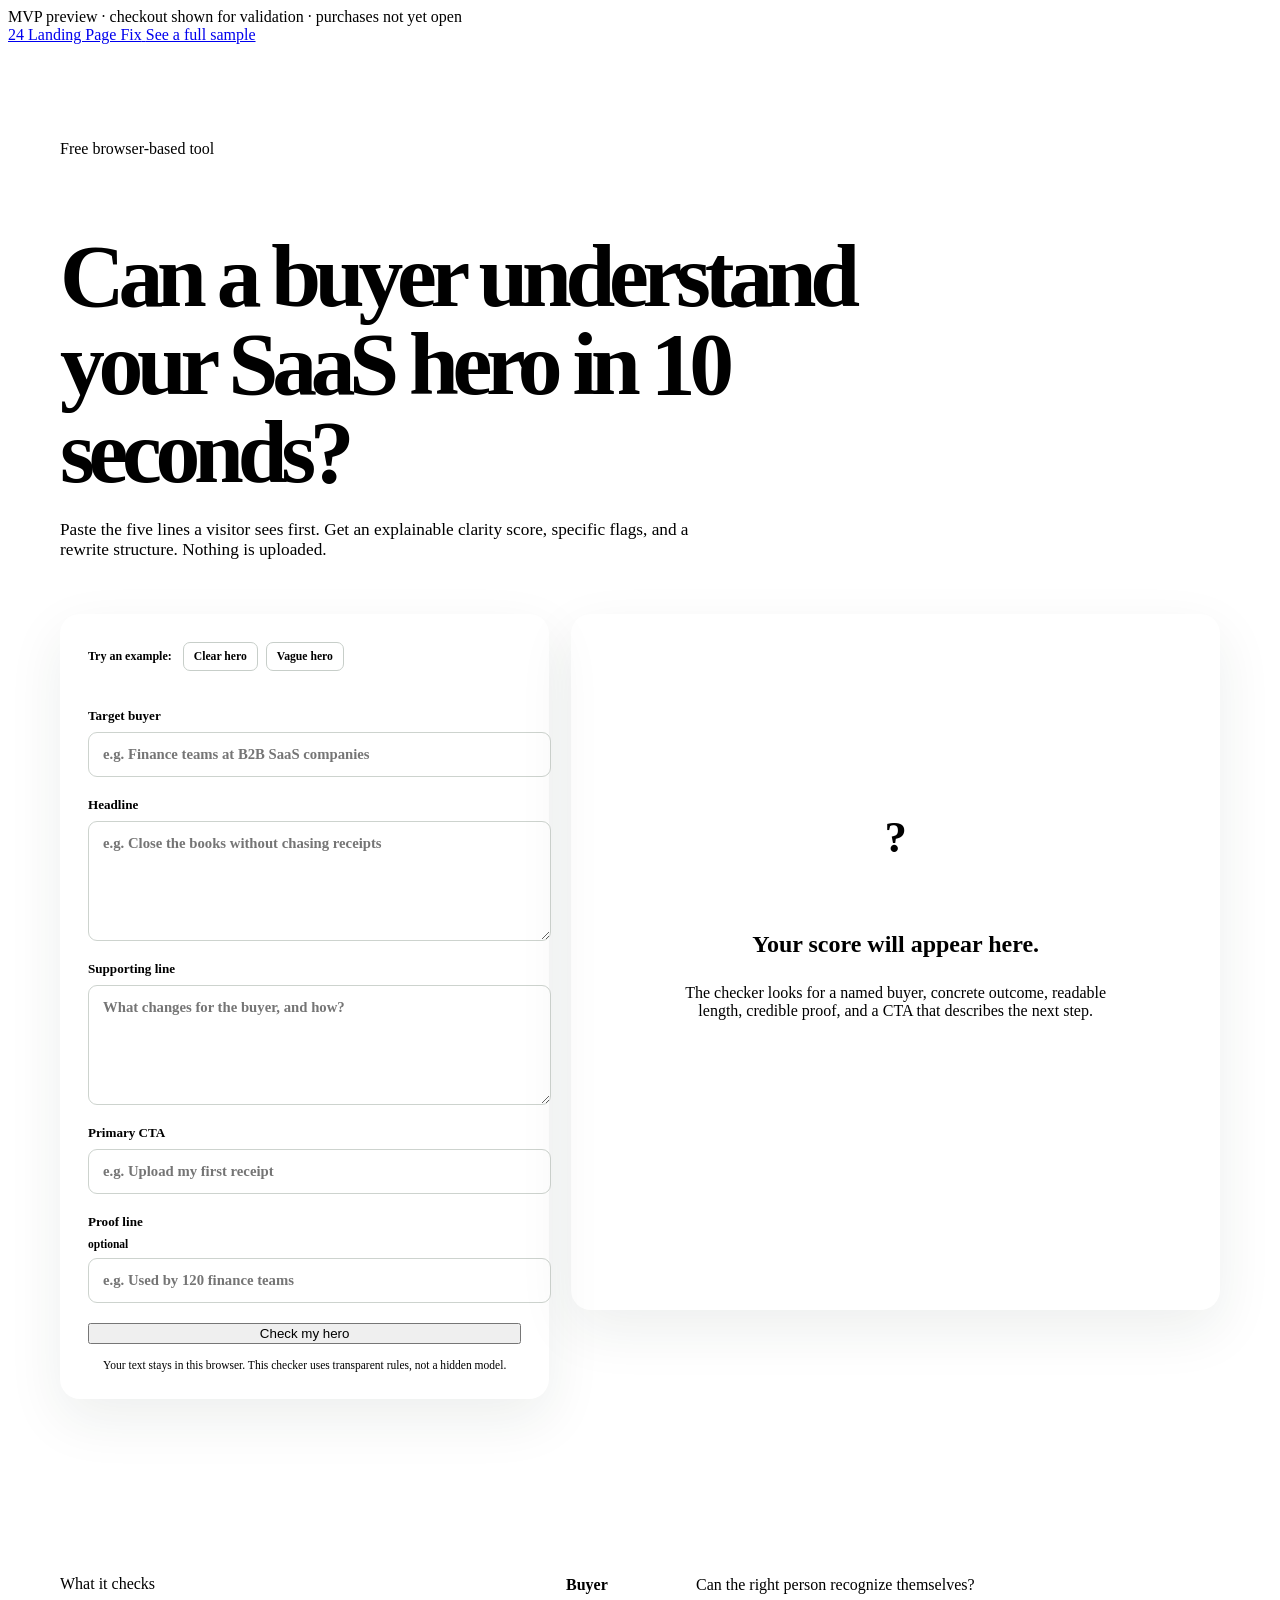
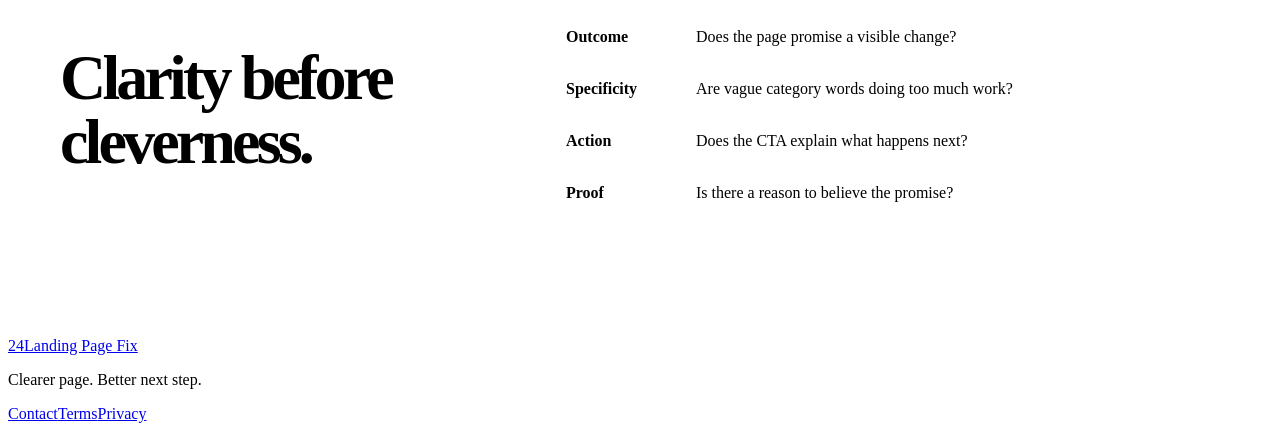
==== hero-checker.html @ fe0bd689 "Add hero-checker.html" ====
<!doctype html>
<html lang="en">
  <head>
    <meta charset="UTF-8" />
    <meta name="viewport" content="width=device-width, initial-scale=1.0" />
    <meta name="description" content="Check whether your SaaS hero clearly names the buyer, outcome, mechanism, and next step." />
    <title>Free SaaS Hero Clarity Checker | Landing Page Fix</title>
    <link rel="icon" href="favicon.svg" type="image/svg+xml" />
    <link rel="stylesheet" href="styles.css" />
    <link rel="stylesheet" href="tool.css" />
  </head>
  <body>
    <div class="preview-banner" data-launch-state>
      MVP preview · checkout shown for validation · purchases not yet open
    </div>
    <header class="site-header">
      <a class="brand" href="index.html" aria-label="Landing Page Fix home">
        <span class="brand-mark">24</span>
        <span>Landing Page Fix</span>
      </a>
      <a class="header-link" href="sample-audit.html">See a full sample</a>
    </header>

    <main class="tool-shell">
      <section class="tool-intro">
        <p class="eyebrow">Free browser-based tool</p>
        <h1>Can a buyer understand your SaaS hero in 10 seconds?</h1>
        <p>Paste the five lines a visitor sees first. Get an explainable clarity score, specific flags, and a rewrite structure. Nothing is uploaded.</p>
      </section>

      <div class="tool-layout">
        <form class="checker-form" id="hero-checker">
          <div class="preset-row" aria-label="Example hero copy">
            <span>Try an example:</span>
            <button type="button" data-preset="clear">Clear hero</button>
            <button type="button" data-preset="vague">Vague hero</button>
          </div>
          <label>Target buyer
            <input name="buyer" placeholder="e.g. Finance teams at B2B SaaS companies" maxlength="120" required />
          </label>
          <label>Headline
            <textarea name="headline" placeholder="e.g. Close the books without chasing receipts" maxlength="180" required></textarea>
          </label>
          <label>Supporting line
            <textarea name="support" placeholder="What changes for the buyer, and how?" maxlength="300" required></textarea>
          </label>
          <label>Primary CTA
            <input name="cta" placeholder="e.g. Upload my first receipt" maxlength="80" required />
          </label>
          <label>Proof line <span>optional</span>
            <input name="proof" placeholder="e.g. Used by 120 finance teams" maxlength="160" />
          </label>
          <button class="button button-primary full-width" type="submit">Check my hero</button>
          <p class="tool-privacy">Your text stays in this browser. This checker uses transparent rules, not a hidden model.</p>
        </form>

        <section class="checker-result" id="checker-result" aria-live="polite">
          <div class="empty-result">
            <span class="empty-score">?</span>
            <h2>Your score will appear here.</h2>
            <p>The checker looks for a named buyer, concrete outcome, readable length, credible proof, and a CTA that describes the next step.</p>
          </div>
        </section>
      </div>

      <section class="tool-method">
        <div>
          <p class="eyebrow">What it checks</p>
          <h2>Clarity before cleverness.</h2>
        </div>
        <ul>
          <li><b>Buyer</b><span>Can the right person recognize themselves?</span></li>
          <li><b>Outcome</b><span>Does the page promise a visible change?</span></li>
          <li><b>Specificity</b><span>Are vague category words doing too much work?</span></li>
          <li><b>Action</b><span>Does the CTA explain what happens next?</span></li>
          <li><b>Proof</b><span>Is there a reason to believe the promise?</span></li>
        </ul>
      </section>
    </main>

    <footer>
      <a class="brand footer-brand" href="index.html">
        <span class="brand-mark">24</span><span>Landing Page Fix</span>
      </a>
      <p>Clearer page. Better next step.</p>
      <nav class="footer-links" aria-label="Legal and contact">
        <a data-contact>Contact</a><a href="terms.html">Terms</a><a href="privacy.html">Privacy</a>
      </nav>
    </footer>

    <script src="config.js"></script>
    <script src="script.js"></script>
    <script src="hero-checker.js"></script>
  </body>
</html>
---- tool.css ----
.tool-shell {
  width: min(1160px, calc(100% - 40px));
  margin: 0 auto;
  padding: 80px 0 110px;
}

.tool-intro {
  max-width: 850px;
  margin-bottom: 54px;
}

.tool-intro h1 {
  margin-bottom: 24px;
  font-size: clamp(3rem, 7vw, 6.5rem);
  letter-spacing: -0.07em;
  line-height: 0.98;
}

.tool-intro > p:last-child {
  max-width: 680px;
  color: var(--muted);
  font-size: 1.08rem;
}

.tool-layout {
  display: grid;
  grid-template-columns: minmax(0, 0.86fr) minmax(420px, 1.14fr);
  gap: 22px;
  align-items: start;
}

.checker-form,
.checker-result {
  border: 1px solid var(--line);
  border-radius: 20px;
  background: var(--paper);
  box-shadow: 0 20px 55px rgba(30, 55, 43, 0.08);
}

.checker-form {
  display: grid;
  gap: 20px;
  padding: 28px;
}

.preset-row {
  display: flex;
  flex-wrap: wrap;
  gap: 8px;
  align-items: center;
  padding-bottom: 17px;
  border-bottom: 1px solid var(--line);
}

.preset-row span {
  margin-right: 3px;
  color: var(--muted);
  font-size: 0.75rem;
  font-weight: 700;
}

.preset-row button,
.copy-result {
  padding: 7px 10px;
  border: 1px solid #c7cec9;
  border-radius: 7px;
  color: var(--green);
  background: white;
  font: inherit;
  font-size: 0.73rem;
  font-weight: 800;
  cursor: pointer;
}

.preset-row button:hover,
.copy-result:hover {
  border-color: var(--green);
}

.checker-form label {
  display: grid;
  gap: 8px;
  font-size: 0.82rem;
  font-weight: 800;
}

.checker-form label span {
  color: var(--muted);
  font-size: 0.72rem;
  font-weight: 600;
}

.checker-form input,
.checker-form textarea {
  width: 100%;
  padding: 13px 14px;
  border: 1px solid #cdd3ce;
  border-radius: 9px;
  color: var(--ink);
  background: white;
  font: inherit;
  font-size: 0.92rem;
}

.checker-form textarea {
  min-height: 92px;
  resize: vertical;
}

.checker-form input:focus,
.checker-form textarea:focus {
  border-color: var(--green);
  outline: 3px solid rgba(30, 93, 67, 0.13);
}

.tool-privacy {
  margin: -5px 0 0;
  color: var(--muted);
  font-size: 0.72rem;
  text-align: center;
}

.checker-result {
  min-height: 600px;
  padding: clamp(28px, 5vw, 48px);
}

.empty-result {
  display: grid;
  min-height: 500px;
  place-content: center;
  text-align: center;
}

.empty-score,
.result-score {
  display: grid;
  width: 100px;
  height: 100px;
  place-items: center;
  border-radius: 50%;
  color: var(--green);
  background: var(--lime);
  font-size: 2.8rem;
  font-weight: 800;
}

.empty-score {
  margin: 0 auto 24px;
}

.empty-result h2 {
  margin-bottom: 10px;
}

.empty-result p {
  max-width: 430px;
  color: var(--muted);
}

.result-top {
  display: flex;
  gap: 24px;
  align-items: center;
  margin-bottom: 32px;
}

.result-top h2 {
  margin-bottom: 6px;
  font-size: clamp(1.8rem, 4vw, 3rem);
  letter-spacing: -0.05em;
}

.result-top p {
  margin: 0;
  color: var(--muted);
}

.result-score {
  flex: 0 0 auto;
}

.result-score small {
  margin-left: 2px;
  font-size: 0.8rem;
}

.check-list {
  margin: 0;
  padding: 0;
  list-style: none;
}

.check-item {
  display: grid;
  grid-template-columns: 28px 1fr;
  gap: 12px;
  padding: 17px 0;
  border-top: 1px solid var(--line);
}

.check-icon {
  display: grid;
  width: 25px;
  height: 25px;
  place-items: center;
  border-radius: 50%;
  color: white;
  background: var(--green);
  font-size: 0.72rem;
  font-weight: 800;
}

.check-item.warning .check-icon {
  background: #a7552d;
}

.check-item h3 {
  margin-bottom: 4px;
  font-size: 0.92rem;
}

.check-item p {
  margin: 0;
  color: var(--muted);
  font-size: 0.82rem;
}

.rewrite-box {
  margin-top: 28px;
  padding: 23px;
  border-radius: 14px;
  color: white;
  background: var(--ink);
}

.rewrite-box > span {
  color: var(--lime);
  font-size: 0.68rem;
  font-weight: 800;
  letter-spacing: 0.12em;
  text-transform: uppercase;
}

.rewrite-box h3 {
  margin: 15px 0 9px;
  font-size: 1.35rem;
}

.rewrite-box p {
  margin-bottom: 14px;
  color: #c8d0cb;
  font-size: 0.86rem;
}

.result-actions {
  display: flex;
  flex-wrap: wrap;
  gap: 12px;
  margin-top: 22px;
}

.result-actions .button {
  min-height: 48px;
}

.copy-result {
  width: 100%;
  min-height: 40px;
}

.result-checkout-link {
  width: 100%;
  color: var(--lime);
  font-size: 0.78rem;
  font-weight: 800;
  text-align: center;
  text-underline-offset: 3px;
}

.tool-email-button {
  border: 1px solid #526058;
  color: white;
  background: transparent;
}

.tool-method {
  display: grid;
  grid-template-columns: 0.8fr 1.2fr;
  gap: 70px;
  margin-top: 100px;
  padding-top: 60px;
  border-top: 1px solid var(--line);
}

.tool-method h2 {
  font-size: clamp(2.3rem, 5vw, 4.5rem);
  letter-spacing: -0.06em;
  line-height: 1;
}

.tool-method ul {
  margin: 0;
  padding: 0;
  list-style: none;
}

.tool-method li {
  display: grid;
  grid-template-columns: 110px 1fr;
  gap: 20px;
  padding: 17px 0;
  border-top: 1px solid var(--line);
}

.tool-method li span {
  color: var(--muted);
}

@media (max-width: 820px) {
  .tool-layout,
  .tool-method {
    grid-template-columns: 1fr;
  }

  .checker-result {
    min-height: 0;
  }

  .empty-result {
    min-height: 320px;
  }
}

@media (max-width: 520px) {
  .tool-shell {
    width: min(100% - 28px, 1160px);
    padding-top: 48px;
  }

  .tool-intro h1 {
    font-size: 2.75rem;
  }

  .checker-form,
  .checker-result {
    padding: 21px;
  }

  .result-top {
    align-items: flex-start;
  }

  .result-score {
    width: 76px;
    height: 76px;
    font-size: 2rem;
  }

  .tool-method li {
    grid-template-columns: 1fr;
    gap: 3px;
  }
}
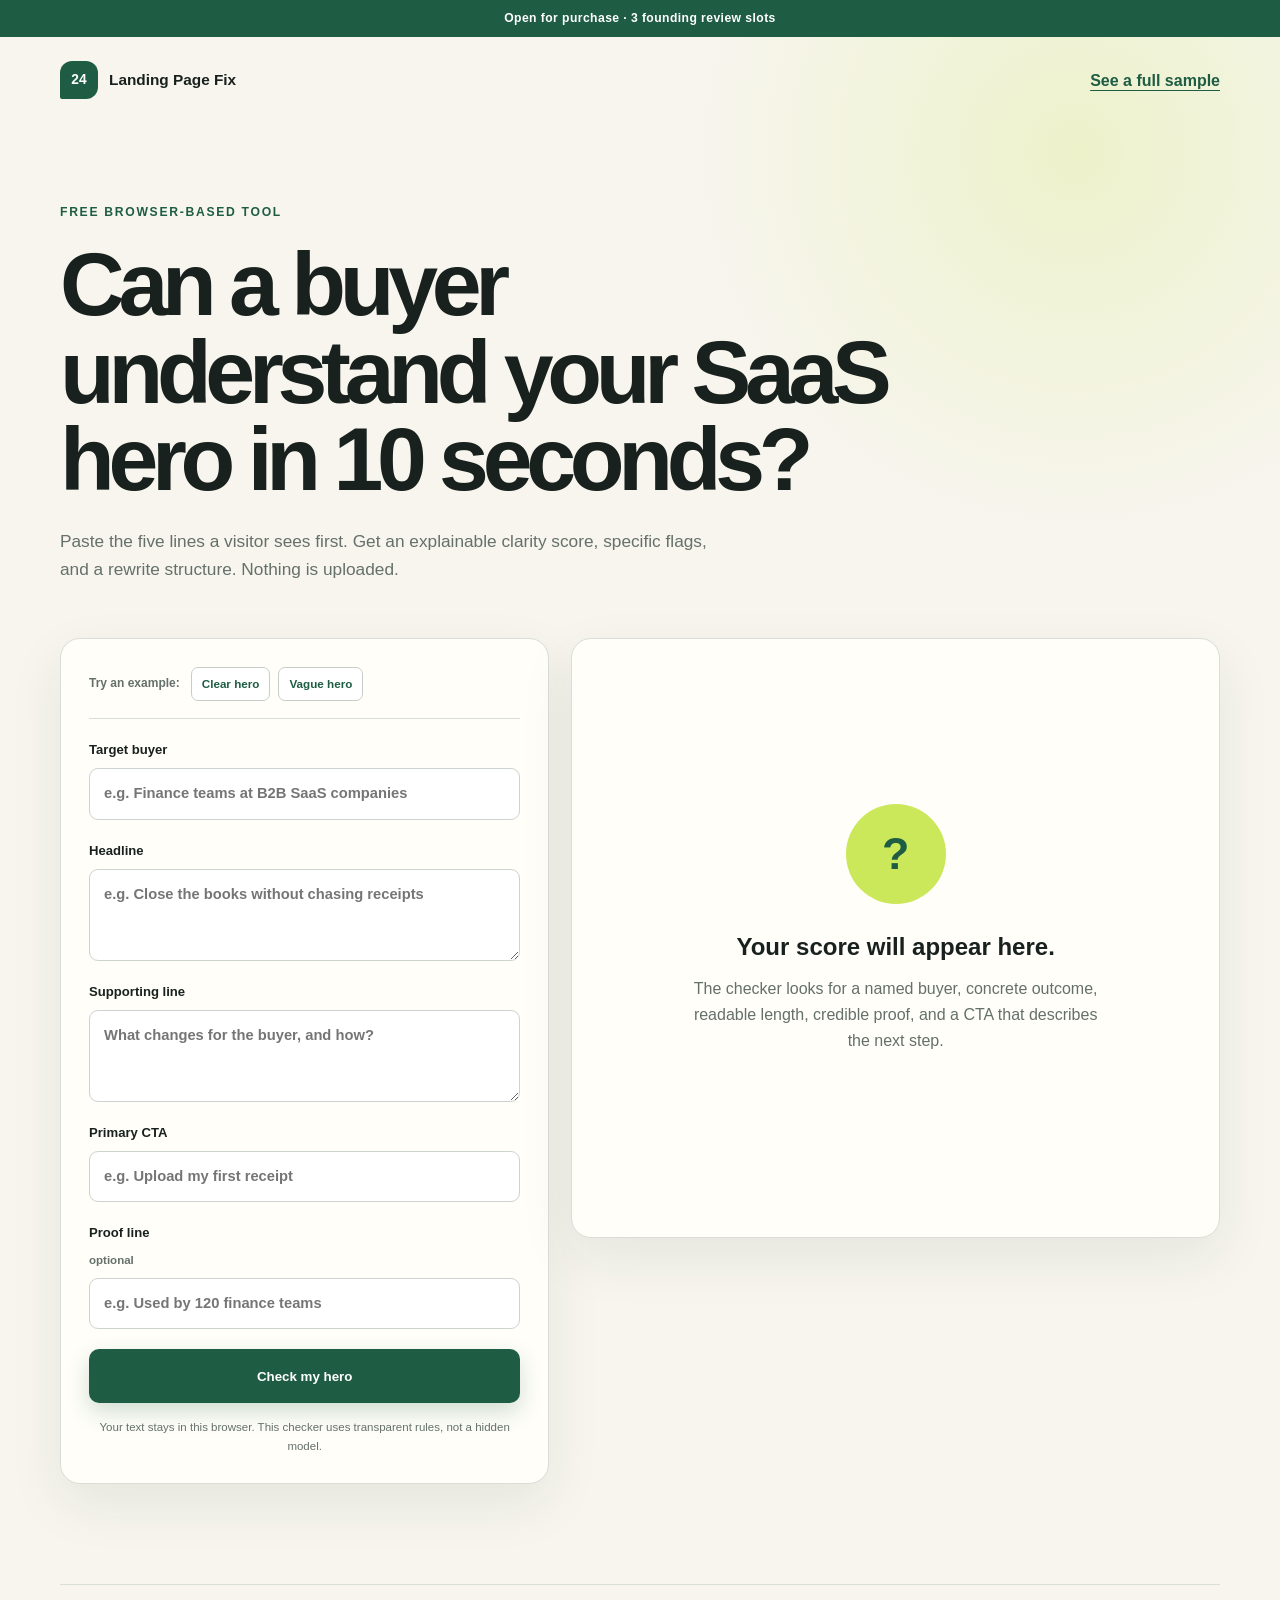
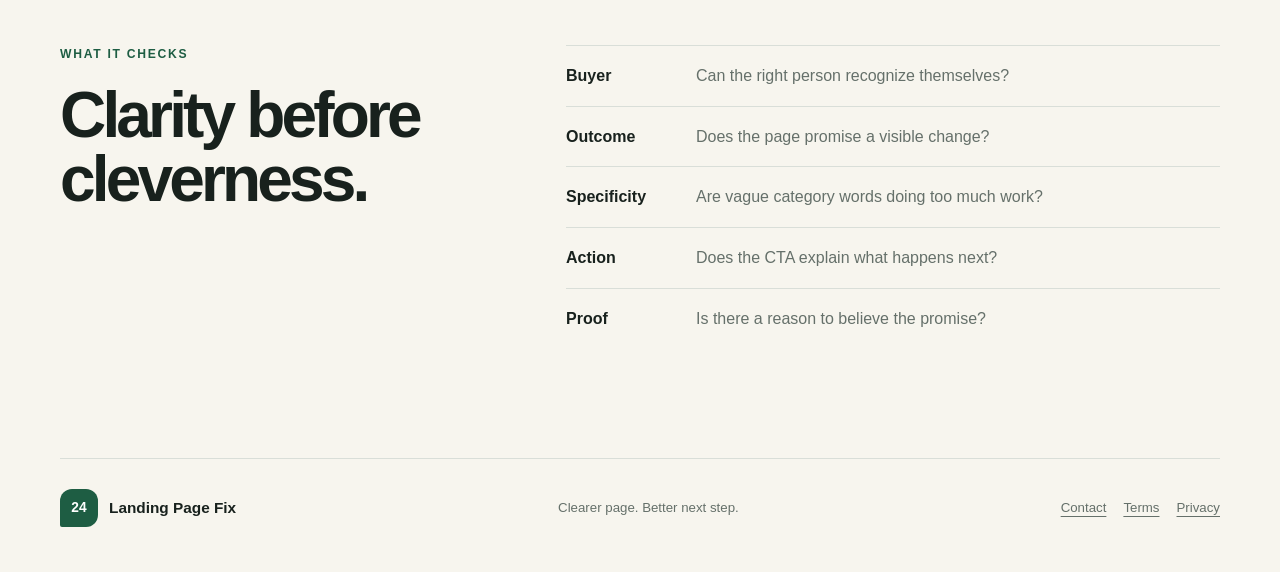
==== commit 5baef215: "Update preview banner text for clarity" ====
--- a/hero-checker.html
+++ b/hero-checker.html
@@ -11,7 +11,7 @@
   </head>
   <body>
     <div class="preview-banner" data-launch-state>
-      MVP preview · checkout shown for validation · purchases not yet open
+      Open for purchase · 3 founding review slots
     </div>
     <header class="site-header">
       <a class="brand" href="index.html" aria-label="Landing Page Fix home">
--- a/styles.css
+++ b/styles.css
@@ -0,0 +1,870 @@
+:root {
+  --ink: #18211d;
+  --muted: #65706a;
+  --cream: #f7f5ee;
+  --paper: #fffef9;
+  --line: #d9ded8;
+  --green: #1e5d43;
+  --green-dark: #174633;
+  --lime: #cbe85a;
+  --orange: #f28b54;
+  --shadow: 0 24px 70px rgba(30, 55, 43, 0.12);
+}
+
+* {
+  box-sizing: border-box;
+}
+
+html {
+  scroll-behavior: smooth;
+}
+
+body {
+  margin: 0;
+  color: var(--ink);
+  background:
+    radial-gradient(circle at 84% 7%, rgba(203, 232, 90, 0.24), transparent 24rem),
+    var(--cream);
+  font-family: "Avenir Next", "Segoe UI", Helvetica, Arial, sans-serif;
+  line-height: 1.6;
+}
+
+.preview-banner {
+  padding: 9px 18px;
+  color: #fff8e8;
+  background: #8a4b26;
+  font-size: 0.76rem;
+  font-weight: 800;
+  letter-spacing: 0.035em;
+  text-align: center;
+}
+
+.preview-banner.is-live {
+  color: white;
+  background: var(--green);
+}
+
+a {
+  color: inherit;
+}
+
+h1,
+h2,
+h3,
+p {
+  margin-top: 0;
+}
+
+h1,
+h2,
+h3,
+.brand,
+.price {
+  font-family: "Avenir Next", "Segoe UI", Helvetica, Arial, sans-serif;
+}
+
+.site-header,
+.hero,
+.section,
+.problem-strip,
+.checkout-section,
+.faq-section,
+footer {
+  width: min(1160px, calc(100% - 40px));
+  margin-inline: auto;
+}
+
+.site-header {
+  display: flex;
+  align-items: center;
+  justify-content: space-between;
+  padding: 24px 0;
+}
+
+.brand {
+  display: inline-flex;
+  align-items: center;
+  gap: 11px;
+  color: var(--ink);
+  font-size: 0.96rem;
+  font-weight: 800;
+  text-decoration: none;
+}
+
+.brand-mark {
+  display: grid;
+  width: 38px;
+  height: 38px;
+  place-items: center;
+  border-radius: 12px 12px 12px 2px;
+  color: white;
+  background: var(--green);
+  font-size: 0.86rem;
+}
+
+.header-link,
+.text-link {
+  color: var(--green);
+  font-weight: 700;
+  text-underline-offset: 4px;
+}
+
+.hero {
+  display: grid;
+  grid-template-columns: minmax(0, 1.2fr) minmax(340px, 0.8fr);
+  gap: clamp(52px, 8vw, 110px);
+  align-items: center;
+  min-height: 670px;
+  padding: 72px 0 92px;
+}
+
+.eyebrow {
+  margin-bottom: 18px;
+  color: var(--green);
+  font-size: 0.76rem;
+  font-weight: 800;
+  letter-spacing: 0.14em;
+  text-transform: uppercase;
+}
+
+.hero h1 {
+  max-width: 760px;
+  margin-bottom: 26px;
+  font-size: clamp(3.2rem, 6vw, 6.3rem);
+  font-weight: 800;
+  letter-spacing: -0.07em;
+  line-height: 0.98;
+}
+
+.hero-lede {
+  max-width: 650px;
+  margin-bottom: 30px;
+  color: #4d5952;
+  font-size: clamp(1.05rem, 1.7vw, 1.28rem);
+}
+
+.hero-actions {
+  display: flex;
+  flex-wrap: wrap;
+  gap: 24px;
+  align-items: center;
+}
+
+.preview-note {
+  max-width: 620px;
+  margin: 18px 0 0;
+  padding-left: 13px;
+  border-left: 3px solid var(--orange);
+  color: var(--muted);
+  font-size: 0.83rem;
+}
+
+.button {
+  display: inline-flex;
+  min-height: 54px;
+  align-items: center;
+  justify-content: center;
+  padding: 0 24px;
+  border: 0;
+  border-radius: 10px;
+  font-weight: 800;
+  text-decoration: none;
+  transition:
+    transform 160ms ease,
+    background 160ms ease,
+    box-shadow 160ms ease;
+}
+
+.button:hover {
+  transform: translateY(-2px);
+}
+
+.button-primary {
+  color: white;
+  background: var(--green);
+  box-shadow: 0 9px 22px rgba(30, 93, 67, 0.2);
+}
+
+.button-primary:hover {
+  background: var(--green-dark);
+  box-shadow: 0 12px 28px rgba(30, 93, 67, 0.27);
+}
+
+[data-preview-checkout="true"]::after {
+  margin-left: 9px;
+  content: "↗";
+}
+
+.validation-link {
+  display: block;
+  margin-top: 15px;
+  color: var(--green);
+  font-size: 0.82rem;
+  font-weight: 800;
+  line-height: 1.45;
+  text-align: center;
+  text-underline-offset: 3px;
+}
+
+.micro-proof {
+  display: flex;
+  flex-wrap: wrap;
+  gap: 10px 20px;
+  margin-top: 25px;
+  color: var(--muted);
+  font-size: 0.86rem;
+  font-weight: 600;
+}
+
+.micro-proof span::before {
+  content: "✓";
+  margin-right: 7px;
+  color: var(--green);
+  font-weight: 800;
+}
+
+.score-card {
+  position: relative;
+  padding: 28px;
+  border: 1px solid rgba(24, 33, 29, 0.08);
+  border-radius: 22px;
+  background: rgba(255, 254, 249, 0.9);
+  box-shadow: var(--shadow);
+  transform: rotate(1.8deg);
+}
+
+.score-card::before {
+  position: absolute;
+  z-index: -1;
+  top: -18px;
+  right: -18px;
+  width: 118px;
+  height: 118px;
+  border-radius: 24px;
+  background: var(--lime);
+  content: "";
+}
+
+.score-card-top,
+.price-row {
+  display: flex;
+  align-items: center;
+  justify-content: space-between;
+  gap: 12px;
+}
+
+.score-card-top {
+  color: var(--muted);
+  font-size: 0.83rem;
+  font-weight: 700;
+}
+
+.status-dot {
+  color: var(--green);
+}
+
+.status-dot::before {
+  display: inline-block;
+  width: 7px;
+  height: 7px;
+  margin-right: 7px;
+  border-radius: 50%;
+  background: var(--lime);
+  box-shadow: 0 0 0 4px rgba(203, 232, 90, 0.2);
+  content: "";
+}
+
+.score-main {
+  margin: 28px 0 22px;
+  line-height: 1;
+}
+
+.score-number {
+  font-family: "Avenir Next", "Segoe UI", Helvetica, Arial, sans-serif;
+  font-size: 5.8rem;
+  font-weight: 800;
+  letter-spacing: -0.08em;
+}
+
+.score-total {
+  color: var(--muted);
+  font-size: 1.1rem;
+}
+
+.score-bars {
+  display: grid;
+  gap: 14px;
+}
+
+.score-row {
+  display: grid;
+  grid-template-columns: 56px 1fr 28px;
+  gap: 10px;
+  align-items: center;
+  color: var(--muted);
+  font-size: 0.8rem;
+}
+
+.score-row b {
+  color: var(--ink);
+  text-align: right;
+}
+
+.bar {
+  overflow: hidden;
+  height: 7px;
+  border-radius: 10px;
+  background: #e7eae5;
+}
+
+.bar i {
+  display: block;
+  height: 100%;
+  border-radius: inherit;
+  background: var(--green);
+}
+
+.score-note {
+  margin: 24px 0 0;
+  padding: 15px;
+  border-left: 3px solid var(--orange);
+  background: #fff7ed;
+  font-size: 0.88rem;
+  font-weight: 600;
+  line-height: 1.5;
+}
+
+.problem-strip {
+  display: flex;
+  gap: 25px;
+  align-items: center;
+  justify-content: space-between;
+  padding: 22px 28px;
+  border-radius: 16px;
+  color: white;
+  background: var(--ink);
+}
+
+.problem-strip p {
+  margin: 0;
+  color: #b9c2bd;
+  font-size: 0.88rem;
+}
+
+.problem-list {
+  display: flex;
+  flex-wrap: wrap;
+  gap: 10px;
+}
+
+.problem-list span {
+  padding: 6px 11px;
+  border: 1px solid #435149;
+  border-radius: 30px;
+  font-size: 0.8rem;
+  font-weight: 700;
+}
+
+.tool-promo {
+  display: flex;
+  gap: 40px;
+  align-items: end;
+  justify-content: space-between;
+}
+
+.tool-promo .section-heading {
+  margin-bottom: 0;
+}
+
+.section {
+  padding: 130px 0 20px;
+}
+
+.section-heading {
+  max-width: 720px;
+  margin-bottom: 48px;
+}
+
+.section-heading.compact {
+  max-width: 610px;
+}
+
+.section-heading h2,
+.checkout-section h2,
+.faq-section h2 {
+  margin-bottom: 18px;
+  font-size: clamp(2.25rem, 4.2vw, 4.4rem);
+  letter-spacing: -0.055em;
+  line-height: 1.06;
+}
+
+.section-heading > p:last-child,
+.checkout-section > div > p:last-child {
+  color: var(--muted);
+  font-size: 1.05rem;
+}
+
+.deliverable-grid {
+  display: grid;
+  grid-template-columns: 1.16fr 1fr 1fr;
+  gap: 16px;
+}
+
+.deliverable-card {
+  display: flex;
+  min-height: 310px;
+  flex-direction: column;
+  padding: 29px;
+  border: 1px solid var(--line);
+  border-radius: 16px;
+  background: rgba(255, 254, 249, 0.65);
+}
+
+.featured-card {
+  color: white;
+  background: var(--green);
+}
+
+.card-number {
+  color: var(--orange);
+  font-size: 0.72rem;
+  font-weight: 800;
+  letter-spacing: 0.12em;
+}
+
+.deliverable-card h3 {
+  margin: 45px 0 14px;
+  font-size: 1.35rem;
+  letter-spacing: -0.03em;
+}
+
+.deliverable-card p {
+  color: var(--muted);
+  font-size: 0.94rem;
+}
+
+.featured-card p {
+  color: #d4e0d9;
+}
+
+.card-output {
+  margin-top: auto;
+  padding-top: 20px;
+  border-top: 1px solid var(--line);
+  font-size: 0.78rem;
+  font-weight: 800;
+  text-transform: uppercase;
+}
+
+.featured-card .card-output {
+  border-color: #4b7b66;
+}
+
+.sample-section {
+  overflow: hidden;
+}
+
+.rewrite {
+  display: grid;
+  grid-template-columns: 1fr auto 1fr;
+  gap: 22px;
+  align-items: stretch;
+}
+
+.rewrite-panel {
+  min-height: 310px;
+  padding: 31px;
+  border-radius: 17px;
+}
+
+.rewrite-panel.before {
+  border: 1px dashed #bbc2bd;
+  color: #6d7771;
+  background: rgba(255, 255, 255, 0.38);
+}
+
+.rewrite-panel.after {
+  color: white;
+  background: var(--ink);
+  box-shadow: var(--shadow);
+}
+
+.rewrite-label {
+  display: inline-block;
+  margin-bottom: 48px;
+  font-size: 0.7rem;
+  font-weight: 800;
+  letter-spacing: 0.14em;
+  text-transform: uppercase;
+}
+
+.rewrite-panel h3 {
+  max-width: 460px;
+  font-size: clamp(1.55rem, 3vw, 2.35rem);
+  letter-spacing: -0.045em;
+  line-height: 1.13;
+}
+
+.rewrite-panel p {
+  max-width: 480px;
+  font-size: 0.92rem;
+}
+
+.after p {
+  color: #bac4bf;
+}
+
+.fake-button {
+  display: inline-block;
+  margin-top: 10px;
+  padding: 9px 16px;
+  border: 1px solid currentColor;
+  border-radius: 7px;
+  font-size: 0.8rem;
+  font-weight: 800;
+}
+
+.fake-button.active {
+  border-color: var(--lime);
+  color: var(--ink);
+  background: var(--lime);
+}
+
+.rewrite-arrow {
+  align-self: center;
+  color: var(--orange);
+  font-size: 2rem;
+  font-weight: 800;
+}
+
+.sample-caption {
+  max-width: 760px;
+  margin: 23px 0 0 auto;
+  color: var(--muted);
+  font-size: 0.83rem;
+}
+
+.process-list {
+  display: grid;
+  grid-template-columns: repeat(3, 1fr);
+  gap: 16px;
+  padding: 0;
+  list-style: none;
+}
+
+.process-list li {
+  display: flex;
+  gap: 18px;
+  padding: 23px 0;
+  border-top: 1px solid var(--line);
+}
+
+.process-list li > span {
+  display: grid;
+  width: 33px;
+  height: 33px;
+  flex: 0 0 auto;
+  place-items: center;
+  border-radius: 50%;
+  color: white;
+  background: var(--green);
+  font-size: 0.78rem;
+  font-weight: 800;
+}
+
+.process-list h3 {
+  margin-bottom: 6px;
+  font-size: 1rem;
+}
+
+.process-list p {
+  margin: 0;
+  color: var(--muted);
+  font-size: 0.88rem;
+}
+
+.checkout-section {
+  display: grid;
+  grid-template-columns: 1fr 430px;
+  gap: clamp(50px, 9vw, 130px);
+  align-items: center;
+  margin-top: 130px;
+  padding: clamp(45px, 7vw, 78px);
+  border-radius: 24px;
+  background: #e7edca;
+}
+
+.checkout-card {
+  padding: 30px;
+  border-radius: 17px;
+  background: var(--paper);
+  box-shadow: 0 22px 55px rgba(41, 58, 45, 0.13);
+}
+
+.price {
+  font-size: 3.6rem;
+  font-weight: 800;
+  letter-spacing: -0.07em;
+}
+
+.price-note {
+  color: var(--muted);
+  font-size: 0.8rem;
+  font-weight: 700;
+}
+
+.checkout-card ul {
+  display: grid;
+  gap: 10px;
+  margin: 20px 0 25px;
+  padding: 20px 0;
+  border-block: 1px solid var(--line);
+  list-style: none;
+}
+
+.checkout-card li {
+  font-size: 0.88rem;
+}
+
+.checkout-card li::before {
+  margin-right: 9px;
+  color: var(--green);
+  content: "✓";
+  font-weight: 800;
+}
+
+.full-width {
+  width: 100%;
+}
+
+.checkout-footnote {
+  margin: 13px 0 0;
+  color: var(--muted);
+  font-size: 0.7rem;
+  line-height: 1.5;
+  text-align: center;
+}
+
+.faq-section {
+  padding: 130px 0 115px;
+}
+
+.faq-list {
+  border-top: 1px solid var(--line);
+}
+
+details {
+  padding: 23px 0;
+  border-bottom: 1px solid var(--line);
+}
+
+summary {
+  display: flex;
+  align-items: center;
+  justify-content: space-between;
+  cursor: pointer;
+  font-family: "Avenir Next", "Segoe UI", Helvetica, Arial, sans-serif;
+  font-weight: 800;
+  list-style: none;
+}
+
+summary::after {
+  color: var(--green);
+  content: "+";
+  font-size: 1.4rem;
+}
+
+details[open] summary::after {
+  content: "−";
+}
+
+details p {
+  max-width: 700px;
+  margin: 14px 0 0;
+  color: var(--muted);
+  font-size: 0.9rem;
+}
+
+footer {
+  display: flex;
+  align-items: center;
+  justify-content: space-between;
+  padding: 30px 0 45px;
+  border-top: 1px solid var(--line);
+  color: var(--muted);
+  font-size: 0.83rem;
+}
+
+.footer-brand {
+  color: var(--ink);
+}
+
+footer p {
+  margin: 0;
+}
+
+.footer-links {
+  display: flex;
+  gap: 17px;
+}
+
+.footer-links a {
+  text-underline-offset: 4px;
+}
+
+.toast {
+  position: fixed;
+  z-index: 5;
+  right: 20px;
+  bottom: 20px;
+  max-width: 360px;
+  padding: 14px 17px;
+  border-radius: 10px;
+  color: white;
+  background: var(--ink);
+  box-shadow: var(--shadow);
+  font-size: 0.82rem;
+  opacity: 0;
+  pointer-events: none;
+  transform: translateY(10px);
+  transition: 180ms ease;
+}
+
+.toast.visible {
+  opacity: 1;
+  transform: translateY(0);
+}
+
+@media (max-width: 850px) {
+  .tool-promo {
+    align-items: start;
+    flex-direction: column;
+  }
+
+  .hero,
+  .checkout-section {
+    grid-template-columns: 1fr;
+  }
+
+  .hero {
+    gap: 58px;
+    padding-top: 55px;
+  }
+
+  .score-card {
+    max-width: 520px;
+    transform: none;
+  }
+
+  .deliverable-grid,
+  .process-list {
+    grid-template-columns: 1fr;
+  }
+
+  .deliverable-card {
+    min-height: 260px;
+  }
+
+  .rewrite {
+    grid-template-columns: 1fr;
+  }
+
+  .rewrite-arrow {
+    transform: rotate(90deg);
+    justify-self: center;
+  }
+
+  .checkout-section {
+    padding: 42px 25px;
+  }
+}
+
+@media (max-width: 600px) {
+  .site-header,
+  .hero,
+  .section,
+  .problem-strip,
+  .checkout-section,
+  .faq-section,
+  footer {
+    width: min(100% - 28px, 1160px);
+  }
+
+  .site-header {
+    padding-top: 17px;
+  }
+
+  .header-link {
+    display: none;
+  }
+
+  .hero {
+    min-height: auto;
+    padding: 60px 0 80px;
+  }
+
+  .hero h1 {
+    font-size: clamp(3rem, 15vw, 4.4rem);
+  }
+
+  .hero-actions {
+    align-items: stretch;
+    flex-direction: column;
+  }
+
+  .hero-actions .button {
+    width: 100%;
+  }
+
+  .micro-proof {
+    align-items: flex-start;
+    flex-direction: column;
+  }
+
+  .score-card {
+    padding: 23px;
+  }
+
+  .problem-strip {
+    align-items: flex-start;
+    flex-direction: column;
+  }
+
+  .section {
+    padding-top: 95px;
+  }
+
+  .rewrite-panel {
+    padding: 24px;
+  }
+
+  .rewrite-label {
+    margin-bottom: 30px;
+  }
+
+  .checkout-section {
+    margin-top: 95px;
+  }
+
+  .faq-section {
+    padding: 95px 0;
+  }
+
+  footer {
+    align-items: flex-start;
+    flex-direction: column;
+    gap: 20px;
+  }
+}
+
+@media (prefers-reduced-motion: reduce) {
+  html {
+    scroll-behavior: auto;
+  }
+
+  *,
+  *::before,
+  *::after {
+    transition-duration: 0.01ms !important;
+  }
+}
--- a/tool.css
+++ b/tool.css
@@ -60,7 +60,8 @@
 }
 
 .preset-row button,
-.copy-result {
+.copy-result,
+.share-result {
   padding: 7px 10px;
   border: 1px solid #c7cec9;
   border-radius: 7px;
@@ -73,7 +74,8 @@
 }
 
 .preset-row button:hover,
-.copy-result:hover {
+.copy-result:hover,
+.share-result:hover {
   border-color: var(--green);
 }
 
@@ -264,7 +266,8 @@
   min-height: 48px;
 }
 
-.copy-result {
+.copy-result,
+.share-result {
   width: 100%;
   min-height: 40px;
 }
@@ -276,6 +279,13 @@
   font-weight: 800;
   text-align: center;
   text-underline-offset: 3px;
+}
+
+.result-note {
+  margin: 14px 0 0;
+  color: #c8d0cb;
+  font-size: 0.78rem;
+  text-align: center;
 }
 
 .tool-email-button {
